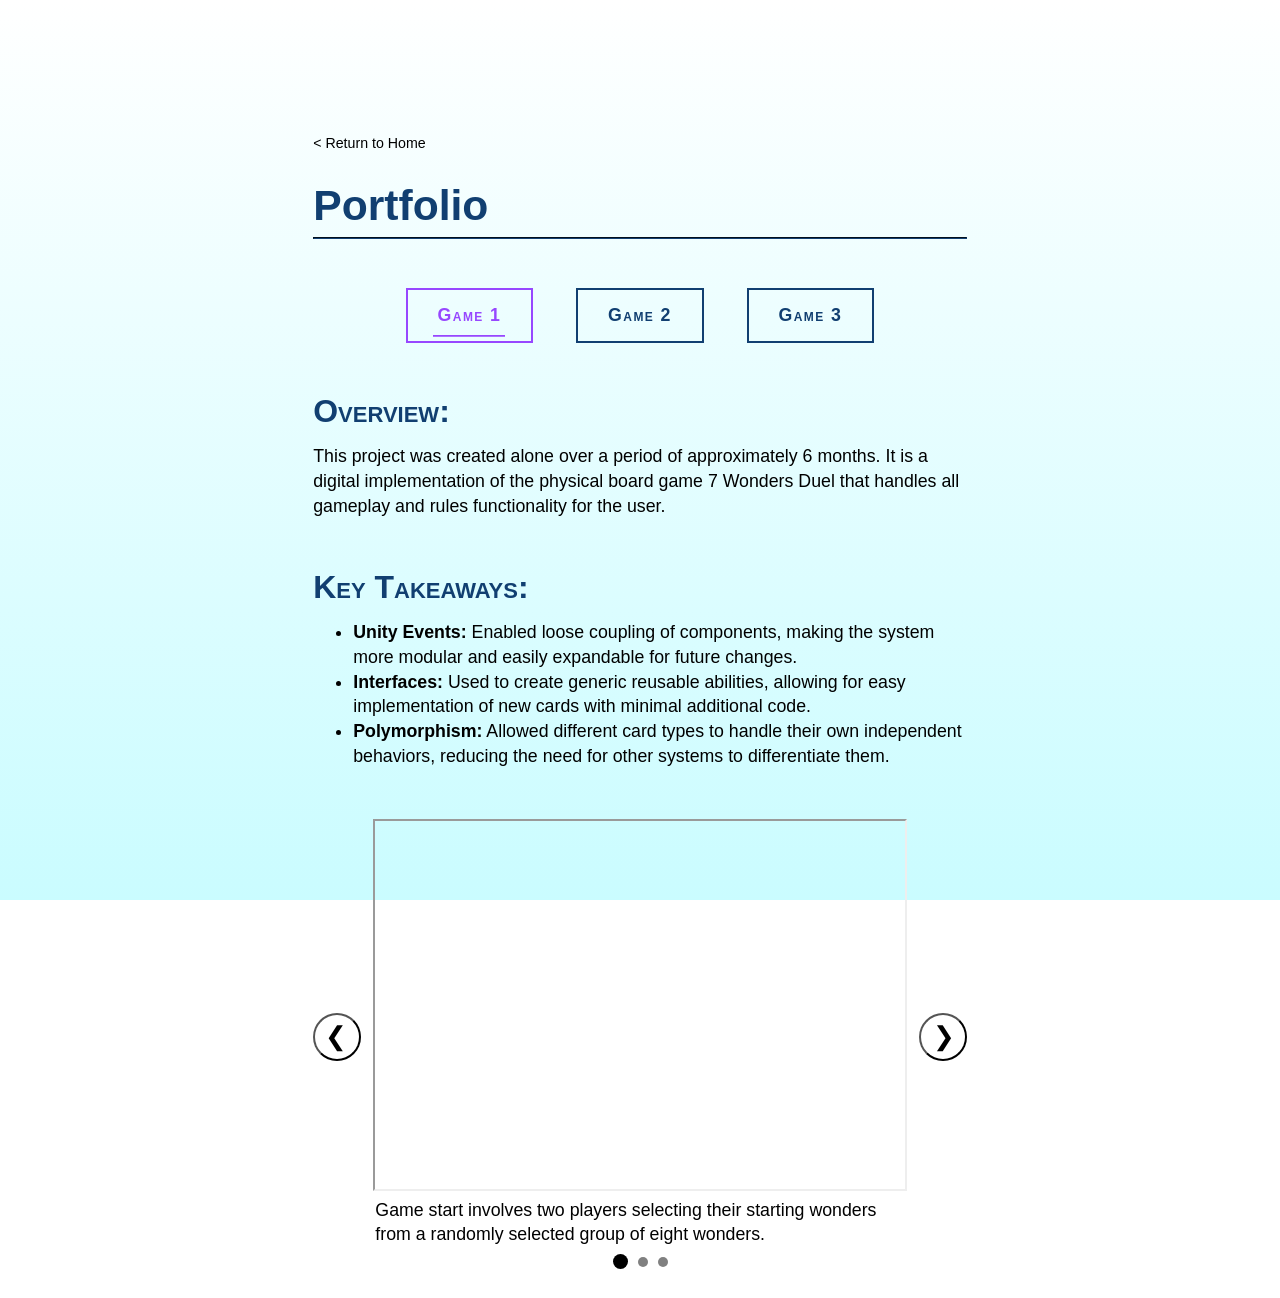
==== Portfolio/index.html @ 88b80361 "chantged background to dvh dvw measurements to fix layout issues on phone. Also making updates to po" ====
<!DOCTYPE html>
<html>
<head>
    <meta charset="UTF-8" name="viewport" content="width=device-width, initial-scale=1"/>
    <title>Portfolio</title>
    <link rel="stylesheet" href="../styles.css">
    <script src="../Javascript/carousel.js" defer></script>
</head>
<body class="portfolio-page">
    <div class="background"></div>
    <div class="container">
        <a class="inter return-home" href="../">&lt; Return to Home</a>
        <h1 class="cantata-one">Portfolio</h1>
        <hr>
        <div class="top-buttons section">
            <button class="alegreya-sans hover-button content-button active" aria-label="Game 1">
                Game 1
            </button>
            <button class="alegreya-sans hover-button content-button" aria-label="Game 2">
                Game 2
            </button>
            <button class="alegreya-sans hover-button content-button" aria-label="Game 3">
                Game 3
            </button>
        </div>
        <div class="content-section">
            <div class="game active"> <!-- 7 wonders -->
                <div>
                    <div class="section">
                        <h2 class="section-header"><strong>Overview:</strong></h2>
                        <p>This project was created alone over a period of approximately 6 months. It is a digital implementation of the physical board game 7 Wonders Duel that handles all gameplay and rules functionality for the user.</p>
                    </div>
                    <div class="section">
                        <h2 class="section-header"><strong>Key Takeaways:</strong></h2>
                        <ul>
                            <li><strong>Unity Events:</strong> Enabled loose coupling of components, making the system more modular and easily expandable for future changes.</li>
                            <li><strong>Interfaces:</strong> Used to create generic reusable abilities, allowing for easy implementation of new cards with minimal additional code.</li>
                            <li><strong>Polymorphism:</strong> Allowed different card types to handle their own independent behaviors, reducing the need for other systems to differentiate them.</li>
                        </ul>
                    </div>
                </div>
                <div class="example-section">
                    <div class="top-half">
                        <button class="left direction-buttons" aria-label="Previous slide">&#10094;</button>
                        <div class="carousel-container">
                            <div class="slide active">
                                <iframe width="420" height="315" title="Gameplay: Start of game" src="https://www.youtube.com/embed/f6-rgwoGal0?autoplay=1&mute=1&playlist=f6-rgwoGal0&loop=1"></iframe>
                                <p>Game start involves two players selecting their starting wonders from a randomly selected group of eight wonders.</p>
                            </div>

                            <div class="slide">
                                <iframe width="420" height="315" title="Gameplay: Interacting with a card" src="https://www.youtube.com/embed/RU3wMfgby-0?autoplay=1&mute=1&playlist=RU3wMfgby-0&loop=1"></iframe>
                                <p>The cards all extend the same base class and use polymorphism so all systems can interact with them without needing to differentiate type.</p>
                            </div>

                            <div class="slide">
                                <iframe width="420" height="315" title="Gameplay: Building a wonder" src="https://www.youtube.com/embed/r1LvSKn9Qxw?autoplay=1&mute=1&playlist=r1LvSKn9Qxw&loop=1"></iframe>
                                <p>Effects were created using a base interface that each effect class inherits. Wonders would then trigger any number of these effects one at a time allowing for rapid creation of new wonders</p>
                            </div>
                        </div>
                        <button class="right direction-buttons" aria-label="Next slide">&#10095;</button>
                    </div>

                    <div class="bottom-half">
                        <div class="dot-container">
                            <div class="dot active">

                            </div>
                            <div class="dot">

                            </div>
                            <div class="dot">

                            </div>
                            </div>
                    </div>
                </div>            
            </div>

            <div class="game">  <!-- song game -->
                <div>
                    <h2 class="section-header"><strong>Overview:</strong></h2>
                    <p>This was the final project of a college game programming course. Working in a group of three students, we developed a 3/4 view action game with multipl enemies, levels, and buffs.</p>
                    
                    <h2 class="section-header"><strong>Key Takeaways:</strong></h2>
                    <ul>
                        <li><strong>Enemy State Machines:</strong> One boss was developed with multiple attacks and animations using a state based system. This method made the enemies functionality easy to extend.</li>
                        <li><strong>Time Management:</strong> This project was assigned day one of class and due the final day. Working in a team of three, when had to quickly learn to manage our time, split work cleanly, and find a work flow that would allow us to finish a full game in just under four months.</li>
                    </ul>
                </div>
                <div class="example-section">
                    <div class="top-half">
                        <button class="left direction-buttons" aria-label="Previous slide">&#10094;</button>
                        <div class="carousel-container">
                            <div class="slide active">
                                <iframe width="420" height="315" title="Gameplay: Boss Fight" src="https://www.youtube.com/embed/CtggDysWfuU?enablejsapi=1&autoplay=1&mute=1&playlist=CtggDysWfuU&loop=1"></iframe>
                                <p>This boss was implamented with four distinct states that controlled the entire fight and allowed for more attacks to be easily added on when time permited.</p>
                            </div>

                            <div class="slide">
                                <iframe width="420" height="315" title="Gameplay: Enemies" src="https://www.youtube.com/embed/VlyQTNCPtIw?enablejsapi=1&autoplay=1&mute=1&playlist=VlyQTNCPtIw&loop=1"></iframe>
                                <p>I developed multiple enemies with different attacks that all inherit from the same base script.</p>
                            </div>

                            <div class="slide">
                                <iframe width="420" height="315" title="Gameplay: Buffs" src="https://www.youtube.com/embed/k_ZAk3pebKI?enablejsapi=1&autoplay=1&mute=1&playlist=k_ZAk3pebKI&loop=1"></iframe>
                                <p>Multiple buffs were developed that each interact with the users in different ways.</p>
                            </div>
                        </div>
                        <button class="right direction-buttons" aria-label="Next slide">&#10095;</button>
                    </div>

                    <div class="bottom-half">
                        <div class="dot-container">
                            <div class="dot active">

                            </div>
                            <div class="dot">

                            </div>
                            <div class="dot">

                            </div>
                            </div>
                    </div>
                </div>            
            </div>
            
            <div class="game">  <!-- other game? -->
                <div>
                    <h2 class="section-header alegreya-sans"><strong>Overview:</strong></h2>
                    <p>This was the final project of a college game programming course. Working in a group of three students, we developed a 3/4 view action game with multipl enemies, levels, and buffs.</p>
                    
                    <h2 class="section-header"><strong>Key Takeaways:</strong></h2>
                    <ul>
                        <li><strong>Enemy State Machines:</strong> One boss was developed with multiple attacks and animations using a state based system. This method made the enemies functionality easy to extend.</li>
                        <li><strong>Time Management:</strong> This project was assigned day one of class and due the final day. Working in a team of three, when had to quickly learn to manage our time, split work cleanly, and find a work flow that would allow us to finish a full game in just under four months.</li>
                    </ul>
                </div>
                <div class="example-section">
                    <div class="top-half">
                        <button class="left direction-buttons" aria-label="Previous slide">&#10094;</button>
                        <div class="carousel-container">
                            <div class="slide active">
                                <iframe width="420" height="315" title="Gameplay: Boss Fight" src="https://www.youtube.com/embed/CtggDysWfuU?autoplay=1&mute=1&playlist=CtggDysWfuU&loop=1"></iframe>
                                <p>This boss was implamented with four distinct states that controlled the entire fight and allowed for more attacks to be easily added on when time permited.</p>
                            </div>

                            <div class="slide">
                                <iframe width="420" height="315" title="Gameplay: Enemies" src="https://www.youtube.com/embed/VlyQTNCPtIw?autoplay=1&mute=1&playlist=VlyQTNCPtIw&loop=1"></iframe>
                                <p></p>
                            </div>

                            <div class="slide">
                                <iframe width="420" height="315" title="Gameplay: Buffs" src="https://www.youtube.com/embed/k_ZAk3pebKI?autoplay=1&mute=1&playlist=k_ZAk3pebKI&loop=1"></iframe>
                                <p>Multiple buffs were developed that each interact with the users in different ways.</p>
                            </div>
                        </div>
                        <button class="right direction-buttons" aria-label="Next slide">&#10095;</button>
                    </div>

                    <div class="bottom-half">
                        <div class="dot-container">
                            <div class="dot active">

                            </div>
                            <div class="dot">

                            </div>
                            <div class="dot">

                            </div>
                            </div>
                    </div>
                </div>            
            </div>
        </div>
    </div>
</body>
</html>
---- styles.css ----
.background
{
    height: 100dvh;
    width: 100dvw;
    position: fixed;
    z-index: -10;

    background: linear-gradient(180deg, rgba(255, 255, 255, 1) 0%, rgba(202, 252, 255, 1) 100%);
}

p
{
    font-size: 1.3rem;
    margin-top: .5rem;
    margin-bottom: .5rem;
    line-height: 1.75rem;
}

li
{
    line-height: 1.75rem;
}

hr
{
    color: black;
    border-color: black;
}

.section
{
    margin: 3.5rem 0;
}

.portfolio-page span, li
{
    font-size: 1.2rem;
    flex-shrink: 0;
}

.bigger-text
{
    font-size: 1.3rem;
}

/*Main Page*/

.my-image
{
    border-radius: 50%;
    max-width: 10.25rem;
    border-width: 2px;
    border-style: solid;
    border-color: rgb(200, 200, 200);
}

.my-image-container
{
    display: flex;
    border-radius: 50%;
    border-width: 2px;
    padding: 3px;
    border-style: solid;
    border-color: rgb(200, 200, 200);
    background-color: white;
    justify-content: center;
    align-items: center;
}

html, body {
    min-height: 100vh;
    margin: 0;
    font-size: clamp(14px, 1.11vw, 20px);
}

.inter, /*body / links*/
.resume-page p,
.resume-page h2,
li,
.portfolio-page p
{
    font-family: "Inter", sans-serif;
}

.alegreya-sans,
.portfolio-page h2 /*buttons*/
{
    font-family: "Alegreya Sans", sans-serif;
}

.cantata-one /*header*/
{
    font-family: "Cantata One", sans-serif;
}

.main-page,
.resume-page,
.portfolio-page
{
    display: flex;
    align-items: center;
    flex-direction: column;
}

.main-page .container
{
    margin-top: 15vh;
    display: flex;
    flex-direction: column;
    align-items: center;
    max-width: 46rem;
    gap: 1rem;
    padding: 0 1rem;
}

.main-page .row
{
    display: flex;
    gap: 5rem;
    justify-content: center;
    align-items: center;
    margin-top: 1.5rem;
}

.main-page h1
{
    font-size: 2.5rem;
    color: rgba(17, 63, 113, 1);
}

.diamond
{
    width: 1rem;
    height: 1rem;
    border-width: 2px;
    border-style: solid;
    color: rgba(17, 63, 113, 1);
    rotate: 45deg;
}

@media only screen and (max-width: 600px) {
    .diamond {
        display: none; /* Hides the element completely */
    }

    .main-page .row
    {
        gap: 2.5rem;
    }
}

.hover-button
{
    border-style: solid;
    border-width: 2px;
    padding: 10px 0;
    font-size: 1.25rem;
    color: rgba(17, 63, 113, 1);
    text-decoration: none;
    font-variant: small-caps;
    font-weight: bold;
    letter-spacing: .1rem;
    width: 6.8rem;
    text-align: center;

    background-image: linear-gradient(currentColor, currentColor);
    background-size: 0rem .125rem;
    background-position: 50% 90%;
    background-repeat: no-repeat;
}

button.hover-button
{
    padding: 15px 0;
    border-color: rgba(17, 63, 113, 1);
    width: 9rem;
    background-color: transparent;
}

button.hover-button.active
{
    border-color: rgba(151, 71, 255, 1);
    color: rgba(151, 71, 255, 1);
    background-size: 5.1rem .125rem;
}

.hover-button:visited
{
    color: rgba(4, 0, 77, 1);
}

.hover-button:hover
{
    border-color: rgba(151, 71, 255, 1);
    color: rgba(151, 71, 255, 1);
    transition: all 0.5s ease;
    background-size: 5.4rem .125rem;
}

button.hover-button:hover
{
    background-size: 5.1rem .125rem;
}

.hover-button.resume:hover
{
    background-size: 4rem .125rem;
}

.main-page .contact-info
{
    margin: auto 0 2rem 0;
    padding: 0 1rem;
    font-size: .82rem;
}

.main-page .container p
{
    text-align: center;
    font-size: 1rem;
}

.tiny-spacing
{
    margin: 0 .5rem;
}

/*RESUME PAGE USS*/
.return-home
{
    color: black;
    text-decoration: none;
    transition: color 0.5s ease;
}

.return-home:visited
{
    color: black;
}

.return-home:hover
{
    color: rgba(151, 71, 255, 1);
}

.return-to-top
{
    width: 12rem;
    display: block;
    margin: 0 auto 2rem auto;
}

.return-to-top:hover
{
    background-size: 10.5rem .125rem;
}

.resume-page h1,
.portfolio-page h1
{
    font-size: 3rem;
    color: rgba(17, 63, 113, 1);
    margin-bottom: 0;
}

.section-header
{
    font-size: 2.25rem;
    color: rgba(17, 63, 113, 1);
    font-variant: small-caps;
    margin: 1rem 0;
}

.resume-container .minor-section-header{
    margin: .5rem 0;
}

hr 
{
    color: rgba(17, 63, 113, 1);
    border-color: rgba(17, 63, 113, 1);
}

.resume-container
{
    margin: 15vh .625rem 0 .625rem;
    max-width: 46rem;
}

.resume-page p,
.portfolio-page p
{
    font-size: 1.25rem;
}

.resume-page li,
.portfolio-page li
{
    font-size: 1.25rem;
}

.contact-info
{
    font-size: 1.4rem;
}

.left-span
{
    margin-right: 1.5rem;
}

ul
{
    margin-top: .5rem;
    margin-bottom: 1.5rem;
}

/*PORTFOLIO PAGE USS*/
.portfolio-page .container
{
    margin: 15vh .625rem 0 .625rem;
    max-width: 46rem;
}

.slide {
    display: none;
    align-items: center;
}

.slide.active {
    display: flex;
    flex-direction: column;
}

.slide iframe {
    width: 100%;
    height:auto;
    aspect-ratio: 12.95 / 9;
}

.dot-container
{
    display: flex;
    flex-direction: row;
    gap: 10px;
    justify-content: center;
    align-items: center;
}

.dot
{
    background-color: gray;
    height: 10px;
    width: 10px;
    border-radius: 50%;
}

.dot.active
{
    background-color: black;
    height: 15px;
    width: 15px;
}

.top-half
{
    display: flex;
    align-items: center;
    justify-content: center;
    gap: 1rem;
}

.carousel-container
{
    display: flex;
    flex: 1;
    flex-direction: column;
    align-items: center;
    max-width: 600px;
    min-width: 200px;
}

.right,
.left
{
    flex-shrink: 0;
    font-size: 1.8rem;
    height: 3.372rem;
    width: 3.372rem;
    cursor: pointer;
    background-color: transparent;
    border-radius: 50%;

    padding-bottom: .2rem;
}

.left
{
    padding-right: 8.4px;
}

.right
{
    padding-left: 8.4px;
}

.game
{
    display: none;
}

.game.active
{
    display: block;
}

.top-buttons
{
    display: flex;
    justify-content: center;
    flex-direction: row;
    gap: 3rem;
}

.content-section
{
    margin-bottom: 2rem;
}
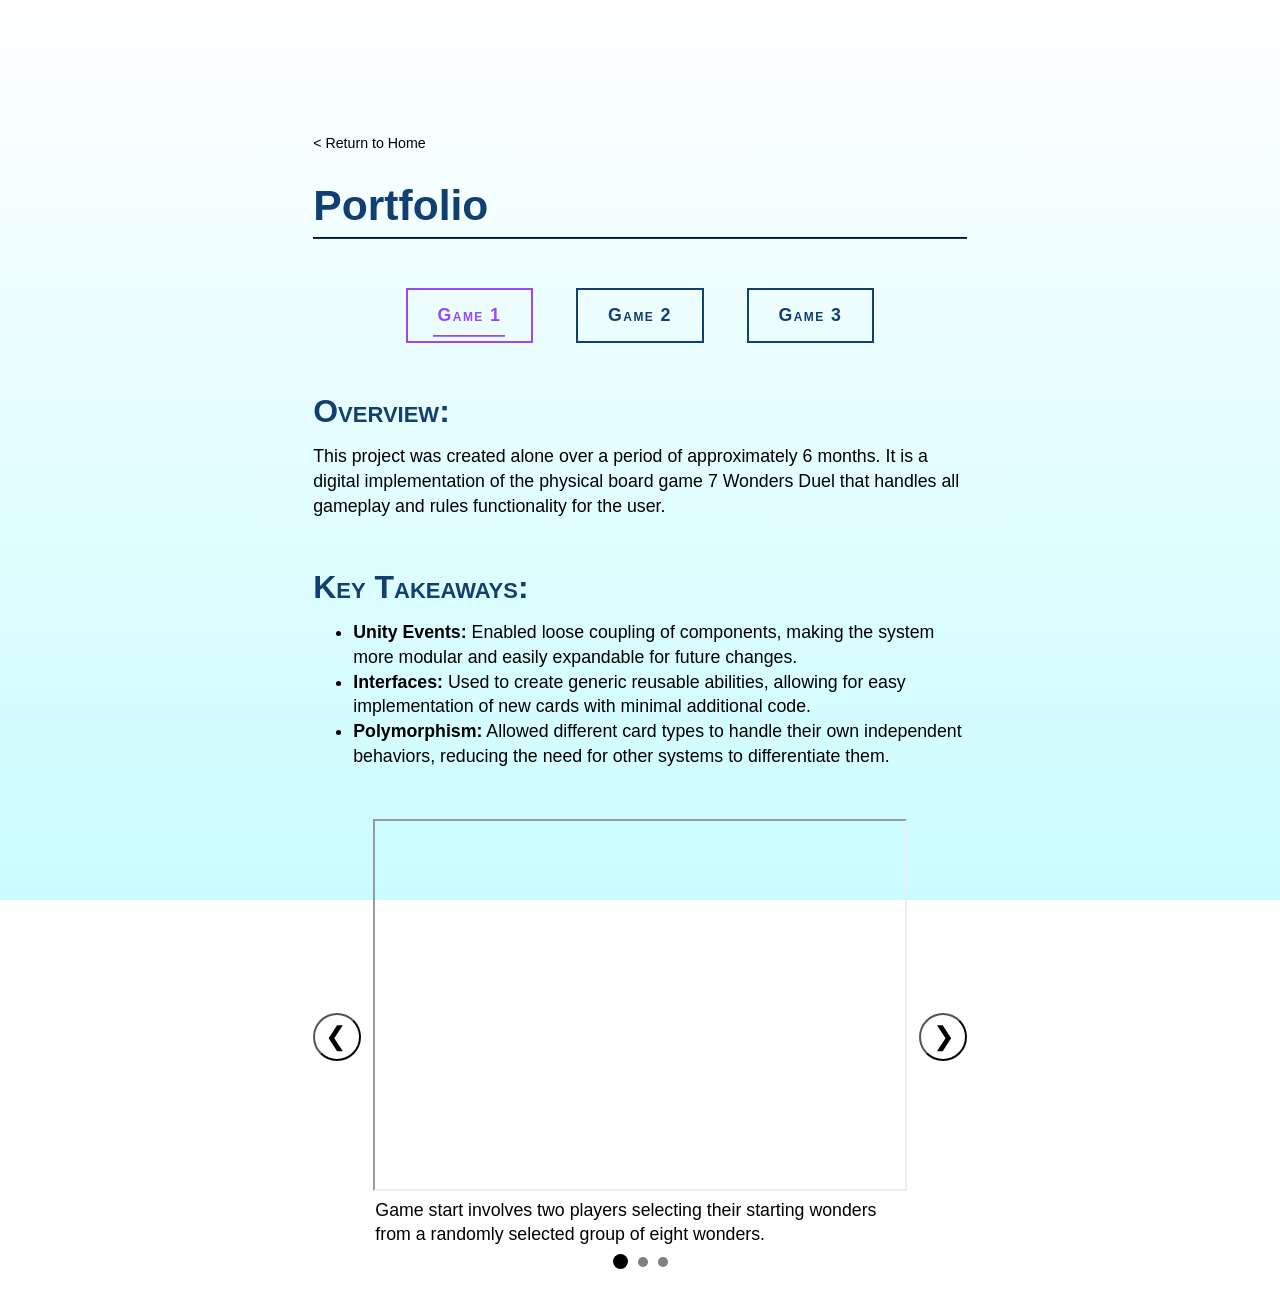
==== commit 56aabd57: "trying to replace background div with a fixed background image to see if it fixes phone issues" ====
--- a/Portfolio/index.html
+++ b/Portfolio/index.html
@@ -7,7 +7,6 @@
     <script src="../Javascript/carousel.js" defer></script>
 </head>
 <body class="portfolio-page">
-    <div class="background"></div>
     <div class="container">
         <a class="inter return-home" href="../">&lt; Return to Home</a>
         <h1 class="cantata-one">Portfolio</h1>
--- a/styles.css
+++ b/styles.css
@@ -1,11 +1,12 @@
-.background
-{
-    height: 100dvh;
-    width: 100dvw;
-    position: fixed;
-    z-index: -10;
-
-    background: linear-gradient(180deg, rgba(255, 255, 255, 1) 0%, rgba(202, 252, 255, 1) 100%);
+
+
+body
+{
+    background-image: linear-gradient(to bottom, rgba(255, 255, 255, 1) 0%, rgba(202, 252, 255, 1) 100%);
+    background-size: cover;
+    background-attachment: fixed;
+    background-position: center;
+    background-repeat: no-repeat;
 }
 
 p
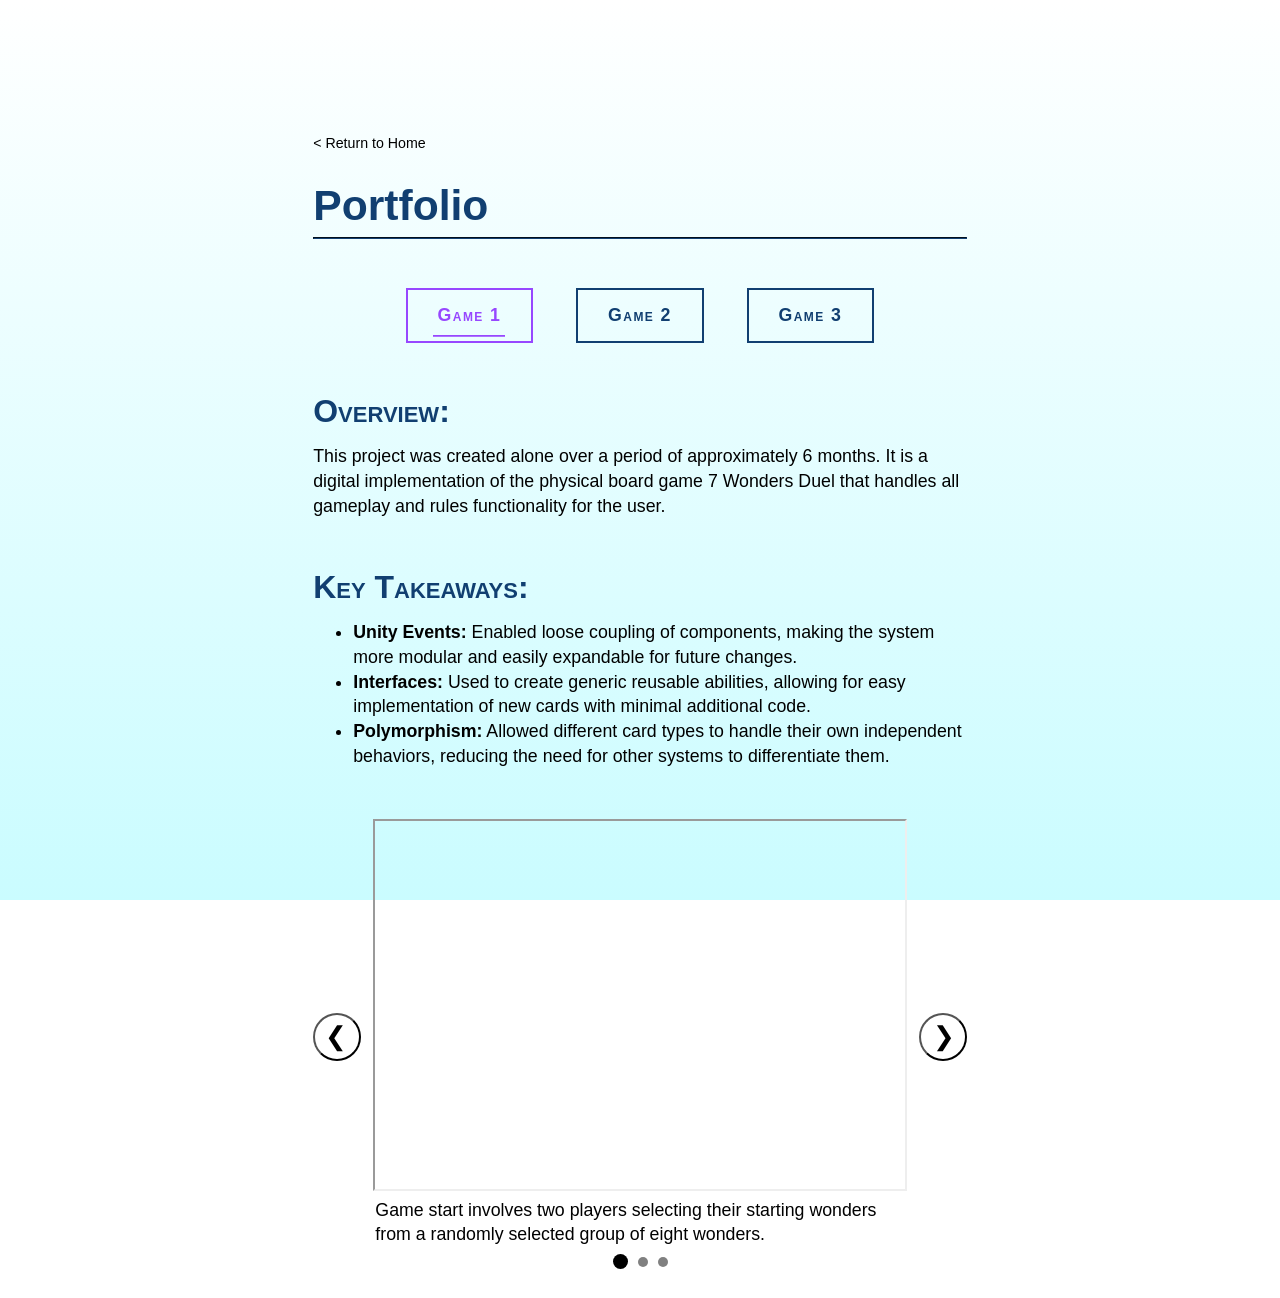
==== commit 771200bd: "Revert "trying to replace background div with a fixed background image to see if it fixes phone issu" ====
--- a/Portfolio/index.html
+++ b/Portfolio/index.html
@@ -7,6 +7,7 @@
     <script src="../Javascript/carousel.js" defer></script>
 </head>
 <body class="portfolio-page">
+    <div class="background"></div>
     <div class="container">
         <a class="inter return-home" href="../">&lt; Return to Home</a>
         <h1 class="cantata-one">Portfolio</h1>
--- a/styles.css
+++ b/styles.css
@@ -1,12 +1,11 @@
-
-
-body
-{
-    background-image: linear-gradient(to bottom, rgba(255, 255, 255, 1) 0%, rgba(202, 252, 255, 1) 100%);
-    background-size: cover;
-    background-attachment: fixed;
-    background-position: center;
-    background-repeat: no-repeat;
+.background
+{
+    height: 100dvh;
+    width: 100dvw;
+    position: fixed;
+    z-index: -10;
+
+    background: linear-gradient(180deg, rgba(255, 255, 255, 1) 0%, rgba(202, 252, 255, 1) 100%);
 }
 
 p
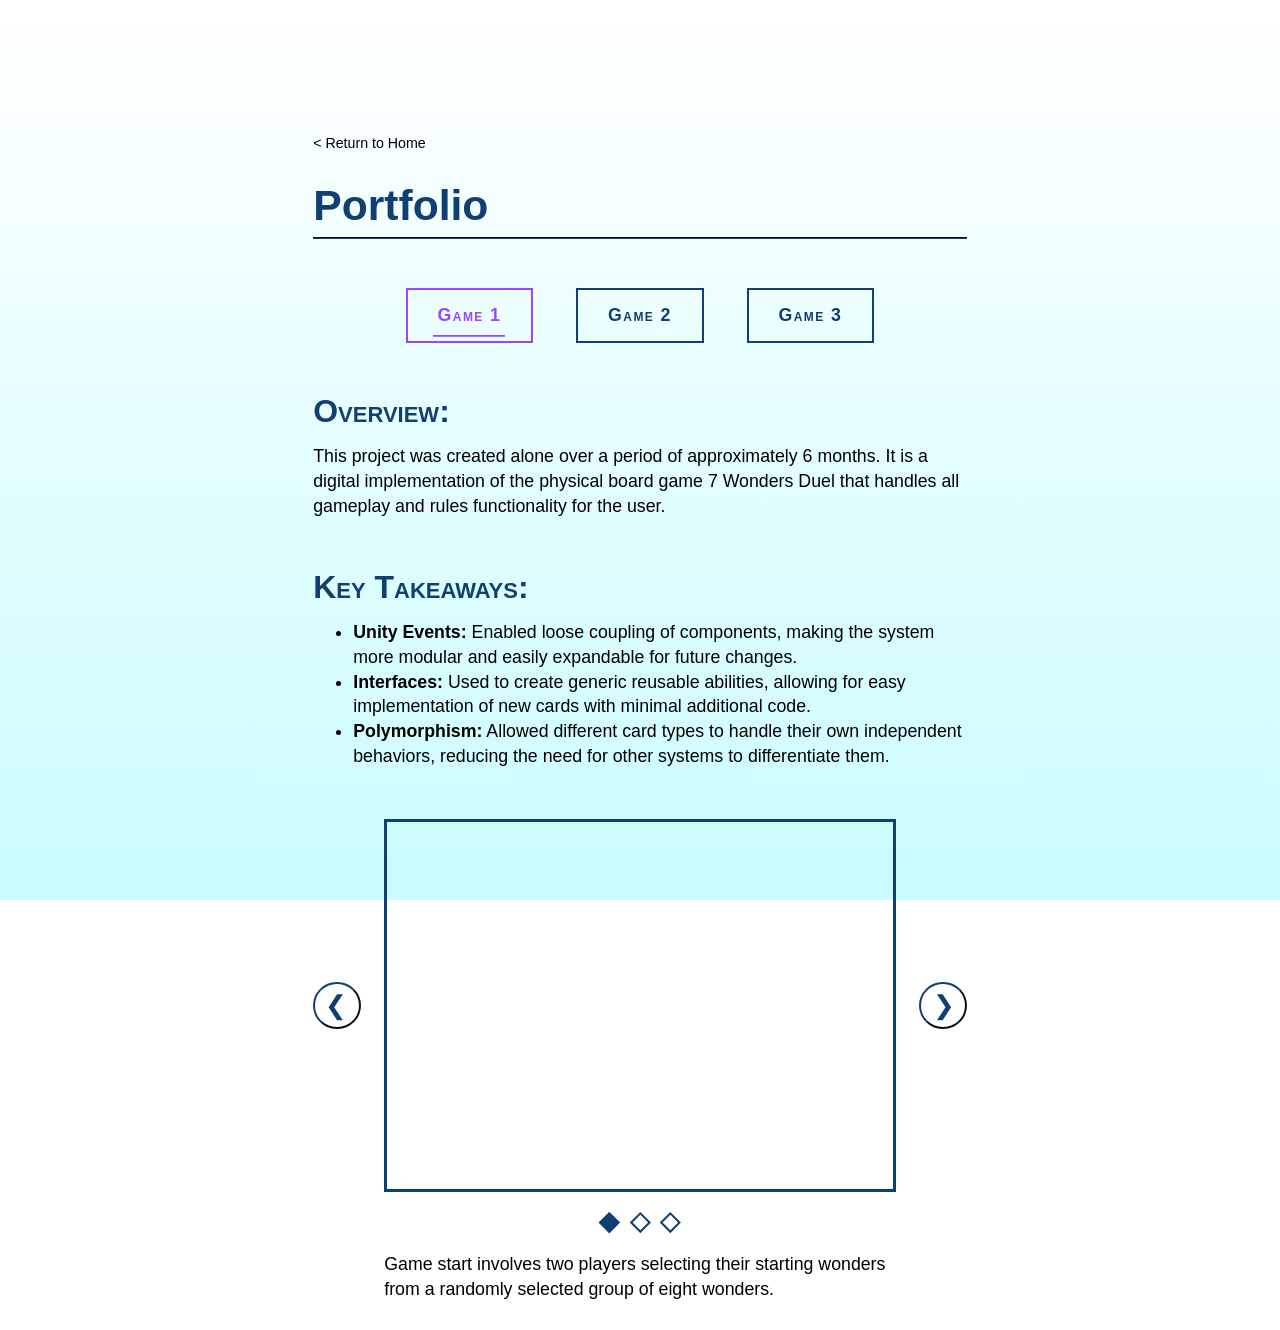
==== commit 9f9a3dfd: "Updated layout to match new figma and made most videos be paused by default and pause when you leave" ====
--- a/Portfolio/index.html
+++ b/Portfolio/index.html
@@ -25,7 +25,7 @@
         </div>
         <div class="content-section">
             <div class="game active"> <!-- 7 wonders -->
-                <div>
+                <div><!-- static half -->
                     <div class="section">
                         <h2 class="section-header"><strong>Overview:</strong></h2>
                         <p>This project was created alone over a period of approximately 6 months. It is a digital implementation of the physical board game 7 Wonders Duel that handles all gameplay and rules functionality for the user.</p>
@@ -39,138 +39,94 @@
                         </ul>
                     </div>
                 </div>
-                <div class="example-section">
-                    <div class="top-half">
+                <div class="example-section"> <!-- slides half -->
+                    <div class="media-container"> <!-- arrows and media -->
                         <button class="left direction-buttons" aria-label="Previous slide">&#10094;</button>
-                        <div class="carousel-container">
-                            <div class="slide active">
-                                <iframe width="420" height="315" title="Gameplay: Start of game" src="https://www.youtube.com/embed/f6-rgwoGal0?autoplay=1&mute=1&playlist=f6-rgwoGal0&loop=1"></iframe>
-                                <p>Game start involves two players selecting their starting wonders from a randomly selected group of eight wonders.</p>
-                            </div>
-
-                            <div class="slide">
-                                <iframe width="420" height="315" title="Gameplay: Interacting with a card" src="https://www.youtube.com/embed/RU3wMfgby-0?autoplay=1&mute=1&playlist=RU3wMfgby-0&loop=1"></iframe>
-                                <p>The cards all extend the same base class and use polymorphism so all systems can interact with them without needing to differentiate type.</p>
-                            </div>
-
-                            <div class="slide">
-                                <iframe width="420" height="315" title="Gameplay: Building a wonder" src="https://www.youtube.com/embed/r1LvSKn9Qxw?autoplay=1&mute=1&playlist=r1LvSKn9Qxw&loop=1"></iframe>
-                                <p>Effects were created using a base interface that each effect class inherits. Wonders would then trigger any number of these effects one at a time allowing for rapid creation of new wonders</p>
-                            </div>
-                        </div>
+                        <iframe width="420" height="315" class="active example-media" title="Gameplay: Start of game" src="https://www.youtube.com/embed/f6-rgwoGal0?autoplay=1&mute=1&playlist=f6-rgwoGal0&loop=1&enablejsapi=1"></iframe>
+                        <iframe width="420" height="315" class="example-media" title="Gameplay: Interacting with a card" src="https://www.youtube.com/embed/RU3wMfgby-0?mute=1&playlist=RU3wMfgby-0&loop=1&enablejsapi=1"></iframe>
+                        <iframe width="420" height="315" class="example-media" title="Gameplay: Building a wonder" src="https://www.youtube.com/embed/r1LvSKn9Qxw?mute=1&playlist=r1LvSKn9Qxw&loop=1&enablejsapi=1"></iframe>
                         <button class="right direction-buttons" aria-label="Next slide">&#10095;</button>
                     </div>
-
-                    <div class="bottom-half">
-                        <div class="dot-container">
-                            <div class="dot active">
-
-                            </div>
-                            <div class="dot">
-
-                            </div>
-                            <div class="dot">
-
-                            </div>
-                            </div>
+                    <div class="dot-container padding-for-arrows"> <!-- dots -->
+                        <div class="diamond active"></div>
+                        <div class="diamond"></div>
+                        <div class="diamond"></div>
+                    </div>
+                    <div class="padding-for-arrows"> <!-- text -->
+                        <p class="active description">Game start involves two players selecting their starting wonders from a randomly selected group of eight wonders.</p>
+                        <p class="description">The cards all extend the same base class and use polymorphism so all systems can interact with them without needing to differentiate type.</p>
+                        <p class="description">Effects were created using a base interface that each effect class inherits. Wonders would then trigger any number of these effects one at a time allowing for rapid creation of new wonders</p>      
                     </div>
                 </div>            
             </div>
 
+
             <div class="game">  <!-- song game -->
-                <div>
-                    <h2 class="section-header"><strong>Overview:</strong></h2>
-                    <p>This was the final project of a college game programming course. Working in a group of three students, we developed a 3/4 view action game with multipl enemies, levels, and buffs.</p>
-                    
-                    <h2 class="section-header"><strong>Key Takeaways:</strong></h2>
-                    <ul>
-                        <li><strong>Enemy State Machines:</strong> One boss was developed with multiple attacks and animations using a state based system. This method made the enemies functionality easy to extend.</li>
-                        <li><strong>Time Management:</strong> This project was assigned day one of class and due the final day. Working in a team of three, when had to quickly learn to manage our time, split work cleanly, and find a work flow that would allow us to finish a full game in just under four months.</li>
-                    </ul>
+                <div><!-- static half -->
+                    <div class="section">
+                        <h2 class="section-header"><strong>Overview:</strong></h2>
+                        <p>This was the final project of a college game programming course. Working in a group of three students, we developed a 3/4 view action game with multipl enemies, levels, and buffs.</p>
+                    </div>
+                    <div class="section">
+                        <h2 class="section-header"><strong>Key Takeaways:</strong></h2>
+                        <ul>
+                            <li><strong>Enemy State Machines:</strong> One boss was developed with multiple attacks and animations using a state based system. This method made the enemies functionality easy to extend.</li>
+                            <li><strong>Time Management:</strong> This project was assigned day one of class and due the final day. Working in a team of three, when had to quickly learn to manage our time, split work cleanly, and find a work flow that would allow us to finish a full game in just under four months.</li>
+                        </ul>
+                    </div>
                 </div>
-                <div class="example-section">
-                    <div class="top-half">
+                <div class="example-section"> <!-- slides half -->
+                    <div class="media-container"> <!-- arrows and media -->
                         <button class="left direction-buttons" aria-label="Previous slide">&#10094;</button>
-                        <div class="carousel-container">
-                            <div class="slide active">
-                                <iframe width="420" height="315" title="Gameplay: Boss Fight" src="https://www.youtube.com/embed/CtggDysWfuU?enablejsapi=1&autoplay=1&mute=1&playlist=CtggDysWfuU&loop=1"></iframe>
-                                <p>This boss was implamented with four distinct states that controlled the entire fight and allowed for more attacks to be easily added on when time permited.</p>
-                            </div>
-
-                            <div class="slide">
-                                <iframe width="420" height="315" title="Gameplay: Enemies" src="https://www.youtube.com/embed/VlyQTNCPtIw?enablejsapi=1&autoplay=1&mute=1&playlist=VlyQTNCPtIw&loop=1"></iframe>
-                                <p>I developed multiple enemies with different attacks that all inherit from the same base script.</p>
-                            </div>
-
-                            <div class="slide">
-                                <iframe width="420" height="315" title="Gameplay: Buffs" src="https://www.youtube.com/embed/k_ZAk3pebKI?enablejsapi=1&autoplay=1&mute=1&playlist=k_ZAk3pebKI&loop=1"></iframe>
-                                <p>Multiple buffs were developed that each interact with the users in different ways.</p>
-                            </div>
-                        </div>
+                        <iframe width="420" height="315" class="active example-media" title="Gameplay: Start of game" src="https://www.youtube.com/embed/CtggDysWfuU?enablejsapi=1&autoplay=1&mute=1&playlist=CtggDysWfuU&loop=1&enablejsapi=1"></iframe>
+                        <iframe width="420" height="315" class="example-media" title="Gameplay: Interacting with a card" src="https://www.youtube.com/embed/VlyQTNCPtIw?enablejsapi=1&mute=1&playlist=VlyQTNCPtIw&loop=1&enablejsapi=1"></iframe>
+                        <iframe width="420" height="315" class="example-media" title="Gameplay: Building a wonder" src="https://www.youtube.com/embed/k_ZAk3pebKI?enablejsapi=1&mute=1&playlist=k_ZAk3pebKI&loop=1&enablejsapi=1"></iframe>
                         <button class="right direction-buttons" aria-label="Next slide">&#10095;</button>
                     </div>
-
-                    <div class="bottom-half">
-                        <div class="dot-container">
-                            <div class="dot active">
-
-                            </div>
-                            <div class="dot">
-
-                            </div>
-                            <div class="dot">
-
-                            </div>
-                            </div>
+                    <div class="dot-container padding-for-arrows"> <!-- dots -->
+                        <div class="diamond active"></div>
+                        <div class="diamond"></div>
+                        <div class="diamond"></div>
+                    </div>
+                    <div class="padding-for-arrows"> <!-- text -->
+                        <p class="active description">This boss was implamented with four distinct states that controlled the entire fight and allowed for more attacks to be easily added on when time permited.</p>
+                        <p class="description">I developed multiple enemies with different attacks that all inherit from the same base script.</p>
+                        <p class="description">Multiple buffs were developed that each interact with the users in different ways.</p>      
                     </div>
                 </div>            
             </div>
             
-            <div class="game">  <!-- other game? -->
-                <div>
-                    <h2 class="section-header alegreya-sans"><strong>Overview:</strong></h2>
-                    <p>This was the final project of a college game programming course. Working in a group of three students, we developed a 3/4 view action game with multipl enemies, levels, and buffs.</p>
-                    
-                    <h2 class="section-header"><strong>Key Takeaways:</strong></h2>
-                    <ul>
-                        <li><strong>Enemy State Machines:</strong> One boss was developed with multiple attacks and animations using a state based system. This method made the enemies functionality easy to extend.</li>
-                        <li><strong>Time Management:</strong> This project was assigned day one of class and due the final day. Working in a team of three, when had to quickly learn to manage our time, split work cleanly, and find a work flow that would allow us to finish a full game in just under four months.</li>
-                    </ul>
+            <div class="game">  <!-- song game -->
+                <div><!-- static half -->
+                    <div class="section">
+                        <h2 class="section-header"><strong>Overview:</strong></h2>
+                        <p>This was the final project of a college game programming course. Working in a group of three students, we developed a 3/4 view action game with multipl enemies, levels, and buffs.</p>
+                    </div>
+                    <div class="section">
+                        <h2 class="section-header"><strong>Key Takeaways:</strong></h2>
+                        <ul>
+                            <li><strong>Enemy State Machines:</strong> One boss was developed with multiple attacks and animations using a state based system. This method made the enemies functionality easy to extend.</li>
+                            <li><strong>Time Management:</strong> This project was assigned day one of class and due the final day. Working in a team of three, when had to quickly learn to manage our time, split work cleanly, and find a work flow that would allow us to finish a full game in just under four months.</li>
+                        </ul>
+                    </div>
                 </div>
-                <div class="example-section">
-                    <div class="top-half">
+                <div class="example-section"> <!-- slides half -->
+                    <div class="media-container"> <!-- arrows and media -->
                         <button class="left direction-buttons" aria-label="Previous slide">&#10094;</button>
-                        <div class="carousel-container">
-                            <div class="slide active">
-                                <iframe width="420" height="315" title="Gameplay: Boss Fight" src="https://www.youtube.com/embed/CtggDysWfuU?autoplay=1&mute=1&playlist=CtggDysWfuU&loop=1"></iframe>
-                                <p>This boss was implamented with four distinct states that controlled the entire fight and allowed for more attacks to be easily added on when time permited.</p>
-                            </div>
-
-                            <div class="slide">
-                                <iframe width="420" height="315" title="Gameplay: Enemies" src="https://www.youtube.com/embed/VlyQTNCPtIw?autoplay=1&mute=1&playlist=VlyQTNCPtIw&loop=1"></iframe>
-                                <p></p>
-                            </div>
-
-                            <div class="slide">
-                                <iframe width="420" height="315" title="Gameplay: Buffs" src="https://www.youtube.com/embed/k_ZAk3pebKI?autoplay=1&mute=1&playlist=k_ZAk3pebKI&loop=1"></iframe>
-                                <p>Multiple buffs were developed that each interact with the users in different ways.</p>
-                            </div>
-                        </div>
+                        <iframe width="420" height="315" class="active example-media" title="Gameplay: Start of game" src="https://www.youtube.com/embed/CtggDysWfuU?enablejsapi=1&autoplay=1&mute=1&playlist=CtggDysWfuU&loop=1&enablejsapi=1"></iframe>
+                        <iframe width="420" height="315" class="example-media" title="Gameplay: Interacting with a card" src="https://www.youtube.com/embed/VlyQTNCPtIw?enablejsapi=1&mute=1&playlist=VlyQTNCPtIw&loop=1&enablejsapi=1"></iframe>
+                        <iframe width="420" height="315" class="example-media" title="Gameplay: Building a wonder" src="https://www.youtube.com/embed/k_ZAk3pebKI?enablejsapi=1&mute=1&playlist=k_ZAk3pebKI&loop=1&enablejsapi=1"></iframe>
                         <button class="right direction-buttons" aria-label="Next slide">&#10095;</button>
                     </div>
-
-                    <div class="bottom-half">
-                        <div class="dot-container">
-                            <div class="dot active">
-
-                            </div>
-                            <div class="dot">
-
-                            </div>
-                            <div class="dot">
-
-                            </div>
-                            </div>
+                    <div class="dot-container padding-for-arrows"> <!-- dots -->
+                        <div class="diamond active"></div>
+                        <div class="diamond"></div>
+                        <div class="diamond"></div>
+                    </div>
+                    <div class="padding-for-arrows"> <!-- text -->
+                        <p class="active description">This boss was implamented with four distinct states that controlled the entire fight and allowed for more attacks to be easily added on when time permited.</p>
+                        <p class="description">I developed multiple enemies with different attacks that all inherit from the same base script.</p>
+                        <p class="description">Multiple buffs were developed that each interact with the users in different ways.</p>      
                     </div>
                 </div>            
             </div>
--- a/styles.css
+++ b/styles.css
@@ -3,9 +3,9 @@
     height: 100dvh;
     width: 100dvw;
     position: fixed;
-    z-index: -10;
-
-    background: linear-gradient(180deg, rgba(255, 255, 255, 1) 0%, rgba(202, 252, 255, 1) 100%);
+    z-index: -1;
+
+    background: linear-gradient(to bottom, rgba(255, 255, 255, 1) 0%, rgba(202, 252, 255, 1) 100%);
 }
 
 p
@@ -347,19 +347,16 @@
     align-items: center;
 }
 
-.dot
-{
-    background-color: gray;
-    height: 10px;
-    width: 10px;
-    border-radius: 50%;
-}
-
-.dot.active
-{
-    background-color: black;
-    height: 15px;
-    width: 15px;
+.portfolio-page .diamond
+{
+    width: .75rem;
+    height: .75rem;
+    margin: 0 .2rem;
+}
+
+.diamond.active
+{
+    background-color: rgba(17, 63, 113, 1);
 }
 
 .top-half
@@ -378,6 +375,49 @@
     align-items: center;
     max-width: 600px;
     min-width: 200px;
+}
+
+.media-container
+{
+    display: flex;
+    position: relative;
+    justify-content: center;
+    align-items: center;
+    aspect-ratio: 16 / 9;
+    width: 100%;
+}
+
+.example-section > div
+{
+    margin: 1.6rem 0;
+}
+
+.example-media
+{
+    border-color: rgba(17, 63, 113, 1);
+    border-width: 3px;
+    border-style: solid;
+    margin: 0 5rem;
+
+    width: 100%;
+    height: 100%;
+}
+
+.example-media,
+.description
+{
+    display: none;
+}
+
+.example-media.active,
+.description.active
+{
+    display: flex;
+}
+
+.padding-for-arrows
+{
+    padding: 0 5rem;
 }
 
 .right,
@@ -390,18 +430,30 @@
     cursor: pointer;
     background-color: transparent;
     border-radius: 50%;
-
     padding-bottom: .2rem;
+    position: absolute;
+    border-color: rgba(17, 63, 113, 1);
+    color: rgba(17, 63, 113, 1);
 }
 
 .left
 {
     padding-right: 8.4px;
+    left: 0;
 }
 
 .right
 {
     padding-left: 8.4px;
+    right: 0;
+}
+
+.right:hover,
+.left:hover
+{
+    border-color: rgba(151, 71, 255, 1);
+    color: rgba(151, 71, 255, 1);
+    transition: all 0.5s ease;
 }
 
 .game
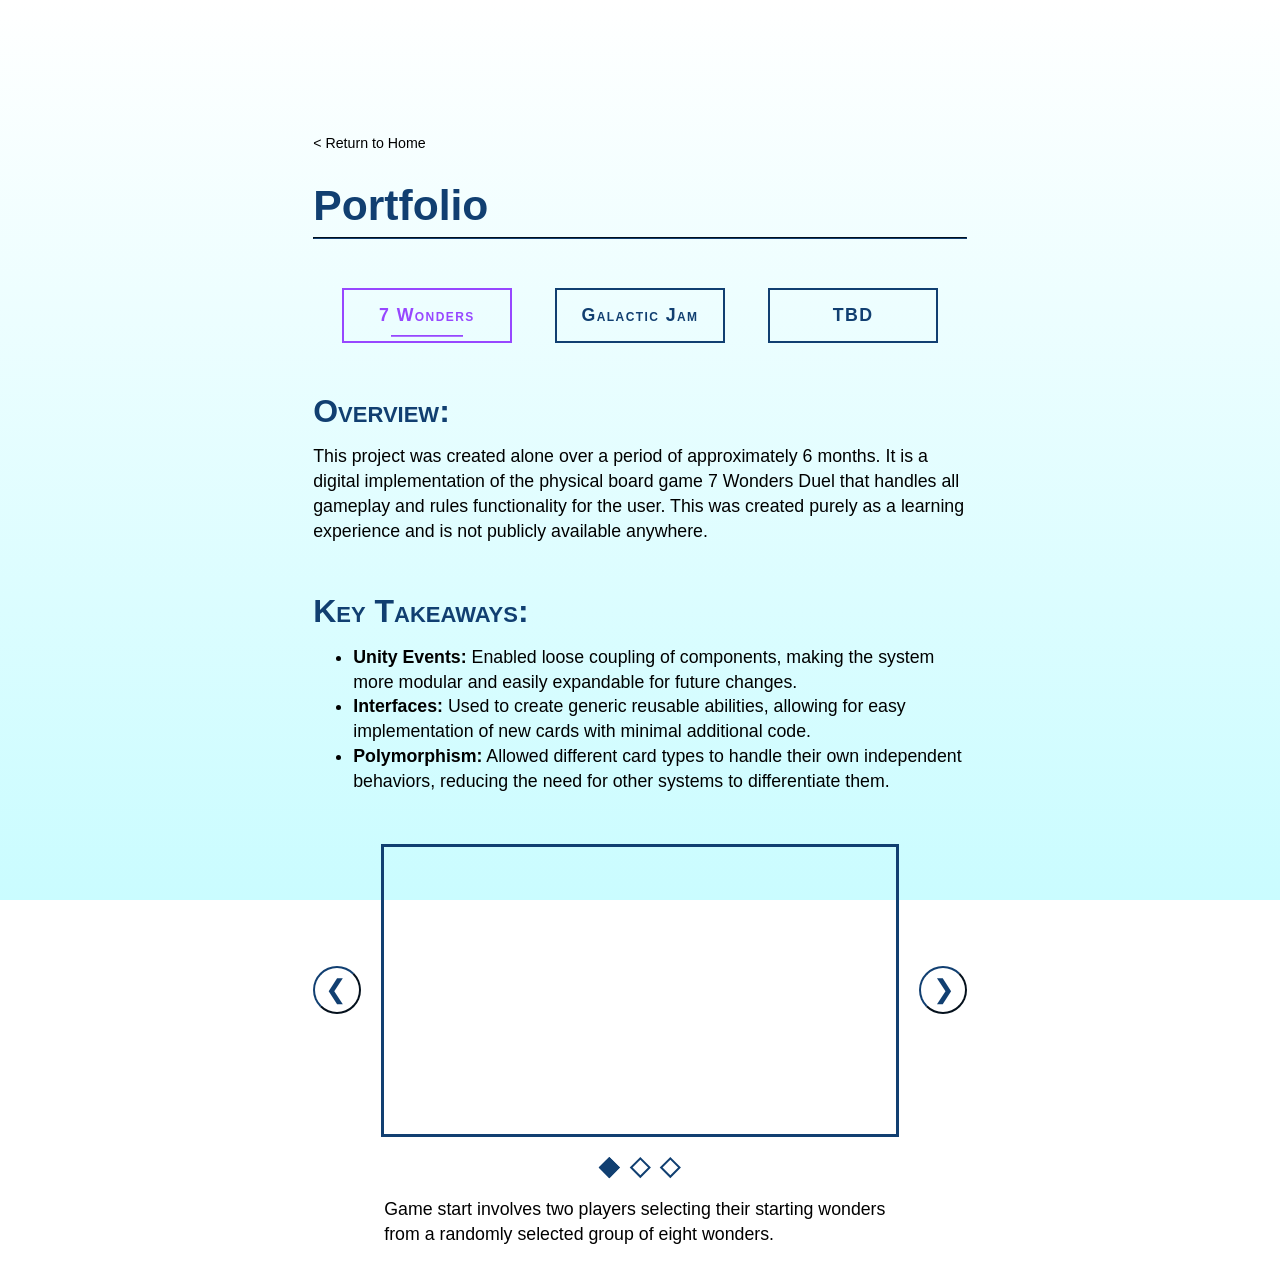
==== commit 61524413: "replace youtube links with video tags" ====
--- a/Portfolio/index.html
+++ b/Portfolio/index.html
@@ -14,13 +14,13 @@
         <hr>
         <div class="top-buttons section">
             <button class="alegreya-sans hover-button content-button active" aria-label="Game 1">
-                Game 1
+                7 Wonders
             </button>
             <button class="alegreya-sans hover-button content-button" aria-label="Game 2">
-                Game 2
+                Galactic Jam
             </button>
             <button class="alegreya-sans hover-button content-button" aria-label="Game 3">
-                Game 3
+                TBD
             </button>
         </div>
         <div class="content-section">
@@ -28,7 +28,7 @@
                 <div><!-- static half -->
                     <div class="section">
                         <h2 class="section-header"><strong>Overview:</strong></h2>
-                        <p>This project was created alone over a period of approximately 6 months. It is a digital implementation of the physical board game 7 Wonders Duel that handles all gameplay and rules functionality for the user.</p>
+                        <p>This project was created alone over a period of approximately 6 months. It is a digital implementation of the physical board game 7 Wonders Duel that handles all gameplay and rules functionality for the user. This was created purely as a learning experience and is not publicly available anywhere.</p>
                     </div>
                     <div class="section">
                         <h2 class="section-header"><strong>Key Takeaways:</strong></h2>
@@ -42,9 +42,12 @@
                 <div class="example-section"> <!-- slides half -->
                     <div class="media-container"> <!-- arrows and media -->
                         <button class="left direction-buttons" aria-label="Previous slide">&#10094;</button>
-                        <iframe width="420" height="315" class="active example-media" title="Gameplay: Start of game" src="https://www.youtube.com/embed/f6-rgwoGal0?autoplay=1&mute=1&playlist=f6-rgwoGal0&loop=1&enablejsapi=1"></iframe>
-                        <iframe width="420" height="315" class="example-media" title="Gameplay: Interacting with a card" src="https://www.youtube.com/embed/RU3wMfgby-0?mute=1&playlist=RU3wMfgby-0&loop=1&enablejsapi=1"></iframe>
-                        <iframe width="420" height="315" class="example-media" title="Gameplay: Building a wonder" src="https://www.youtube.com/embed/r1LvSKn9Qxw?mute=1&playlist=r1LvSKn9Qxw&loop=1&enablejsapi=1"></iframe>
+                        <video class="example-media active" autoplay loop muted playsinline><source  src="../Videos/Board Game/Game Start.mp4" type="video/mp4">Not Suported</video>
+                        <video class="example-media" autoplay loop muted playsinline><source  src="../Videos/Board Game/Sell Card And Flip.mp4" type="video/mp4">Not Suported</video>
+                        <video class="example-media" autoplay loop muted playsinline><source  src="../Videos/Board Game/Build Wonder.mp4" type="video/mp4">Not Suported</video>
+                        <!-- <iframe width="420" height="315" class="active example-media" title="Gameplay: Start of game" src="https://www.youtube.com/embed/f6-rgwoGal0?autoplay=1&mute=1&playlist=f6-rgwoGal0&loop=1&enablejsapi=1"></iframe> -->
+                        <!-- <iframe width="420" height="315" class="example-media" title="Gameplay: Interacting with a card" src="https://www.youtube.com/embed/RU3wMfgby-0?mute=1&playlist=RU3wMfgby-0&loop=1&enablejsapi=1"></iframe> -->
+                        <!-- <iframe width="420" height="315" class="example-media" title="Gameplay: Building a wonder" src="https://www.youtube.com/embed/r1LvSKn9Qxw?mute=1&playlist=r1LvSKn9Qxw&loop=1&enablejsapi=1"></iframe> -->
                         <button class="right direction-buttons" aria-label="Next slide">&#10095;</button>
                     </div>
                     <div class="dot-container padding-for-arrows"> <!-- dots -->
@@ -78,9 +81,13 @@
                 <div class="example-section"> <!-- slides half -->
                     <div class="media-container"> <!-- arrows and media -->
                         <button class="left direction-buttons" aria-label="Previous slide">&#10094;</button>
-                        <iframe width="420" height="315" class="active example-media" title="Gameplay: Start of game" src="https://www.youtube.com/embed/CtggDysWfuU?enablejsapi=1&autoplay=1&mute=1&playlist=CtggDysWfuU&loop=1&enablejsapi=1"></iframe>
+                        <video class="example-media active" autoplay loop muted playsinline><source  src="../Videos/Galactic Jam/Boss - Full Fight.mp4" type="video/mp4">Not Suported</video>
+                        <video class="example-media" autoplay loop muted playsinline><source  src="../Videos/Galactic Jam/Enemies.mp4" type="video/mp4">Not Suported</video>
+                        <video class="example-media" autoplay loop muted playsinline><source  src="../Videos/Galactic Jam/Speed Boost.mp4" type="video/mp4">Not Suported</video>
+
+                        <!-- <iframe width="420" height="315" class="active example-media" title="Gameplay: Start of game" src="https://www.youtube.com/embed/CtggDysWfuU?enablejsapi=1&autoplay=1&mute=1&playlist=CtggDysWfuU&loop=1&enablejsapi=1"></iframe>
                         <iframe width="420" height="315" class="example-media" title="Gameplay: Interacting with a card" src="https://www.youtube.com/embed/VlyQTNCPtIw?enablejsapi=1&mute=1&playlist=VlyQTNCPtIw&loop=1&enablejsapi=1"></iframe>
-                        <iframe width="420" height="315" class="example-media" title="Gameplay: Building a wonder" src="https://www.youtube.com/embed/k_ZAk3pebKI?enablejsapi=1&mute=1&playlist=k_ZAk3pebKI&loop=1&enablejsapi=1"></iframe>
+                        <iframe width="420" height="315" class="example-media" title="Gameplay: Building a wonder" src="https://www.youtube.com/embed/k_ZAk3pebKI?enablejsapi=1&mute=1&playlist=k_ZAk3pebKI&loop=1&enablejsapi=1"></iframe> -->
                         <button class="right direction-buttons" aria-label="Next slide">&#10095;</button>
                     </div>
                     <div class="dot-container padding-for-arrows"> <!-- dots -->
@@ -113,9 +120,9 @@
                 <div class="example-section"> <!-- slides half -->
                     <div class="media-container"> <!-- arrows and media -->
                         <button class="left direction-buttons" aria-label="Previous slide">&#10094;</button>
-                        <iframe width="420" height="315" class="active example-media" title="Gameplay: Start of game" src="https://www.youtube.com/embed/CtggDysWfuU?enablejsapi=1&autoplay=1&mute=1&playlist=CtggDysWfuU&loop=1&enablejsapi=1"></iframe>
-                        <iframe width="420" height="315" class="example-media" title="Gameplay: Interacting with a card" src="https://www.youtube.com/embed/VlyQTNCPtIw?enablejsapi=1&mute=1&playlist=VlyQTNCPtIw&loop=1&enablejsapi=1"></iframe>
-                        <iframe width="420" height="315" class="example-media" title="Gameplay: Building a wonder" src="https://www.youtube.com/embed/k_ZAk3pebKI?enablejsapi=1&mute=1&playlist=k_ZAk3pebKI&loop=1&enablejsapi=1"></iframe>
+                        <video class="example-media active" autoplay loop muted playsinline><source  src="../Videos/Galactic Jam/Boss - Full Fight.mp4" type="video/mp4">Not Suported</video>
+                        <video class="example-media" autoplay loop muted playsinline><source  src="../Videos/Galactic Jam/Enemies.mp4" type="video/mp4">Not Suported</video>
+                        <video class="example-media" autoplay loop muted playsinline><source  src="../Videos/Galactic Jam/Speed Boost.mp4" type="video/mp4">Not Suported</video>
                         <button class="right direction-buttons" aria-label="Next slide">&#10095;</button>
                     </div>
                     <div class="dot-container padding-for-arrows"> <!-- dots -->
--- a/styles.css
+++ b/styles.css
@@ -377,6 +377,11 @@
     min-width: 200px;
 }
 
+button.content-button
+{
+    width: 12rem;
+}
+
 .media-container
 {
     display: flex;
@@ -384,7 +389,7 @@
     justify-content: center;
     align-items: center;
     aspect-ratio: 16 / 9;
-    width: 100%;
+    padding: 0 5rem;
 }
 
 .example-section > div
@@ -397,8 +402,8 @@
     border-color: rgba(17, 63, 113, 1);
     border-width: 3px;
     border-style: solid;
-    margin: 0 5rem;
-
+
+    object-fit: cover;
     width: 100%;
     height: 100%;
 }
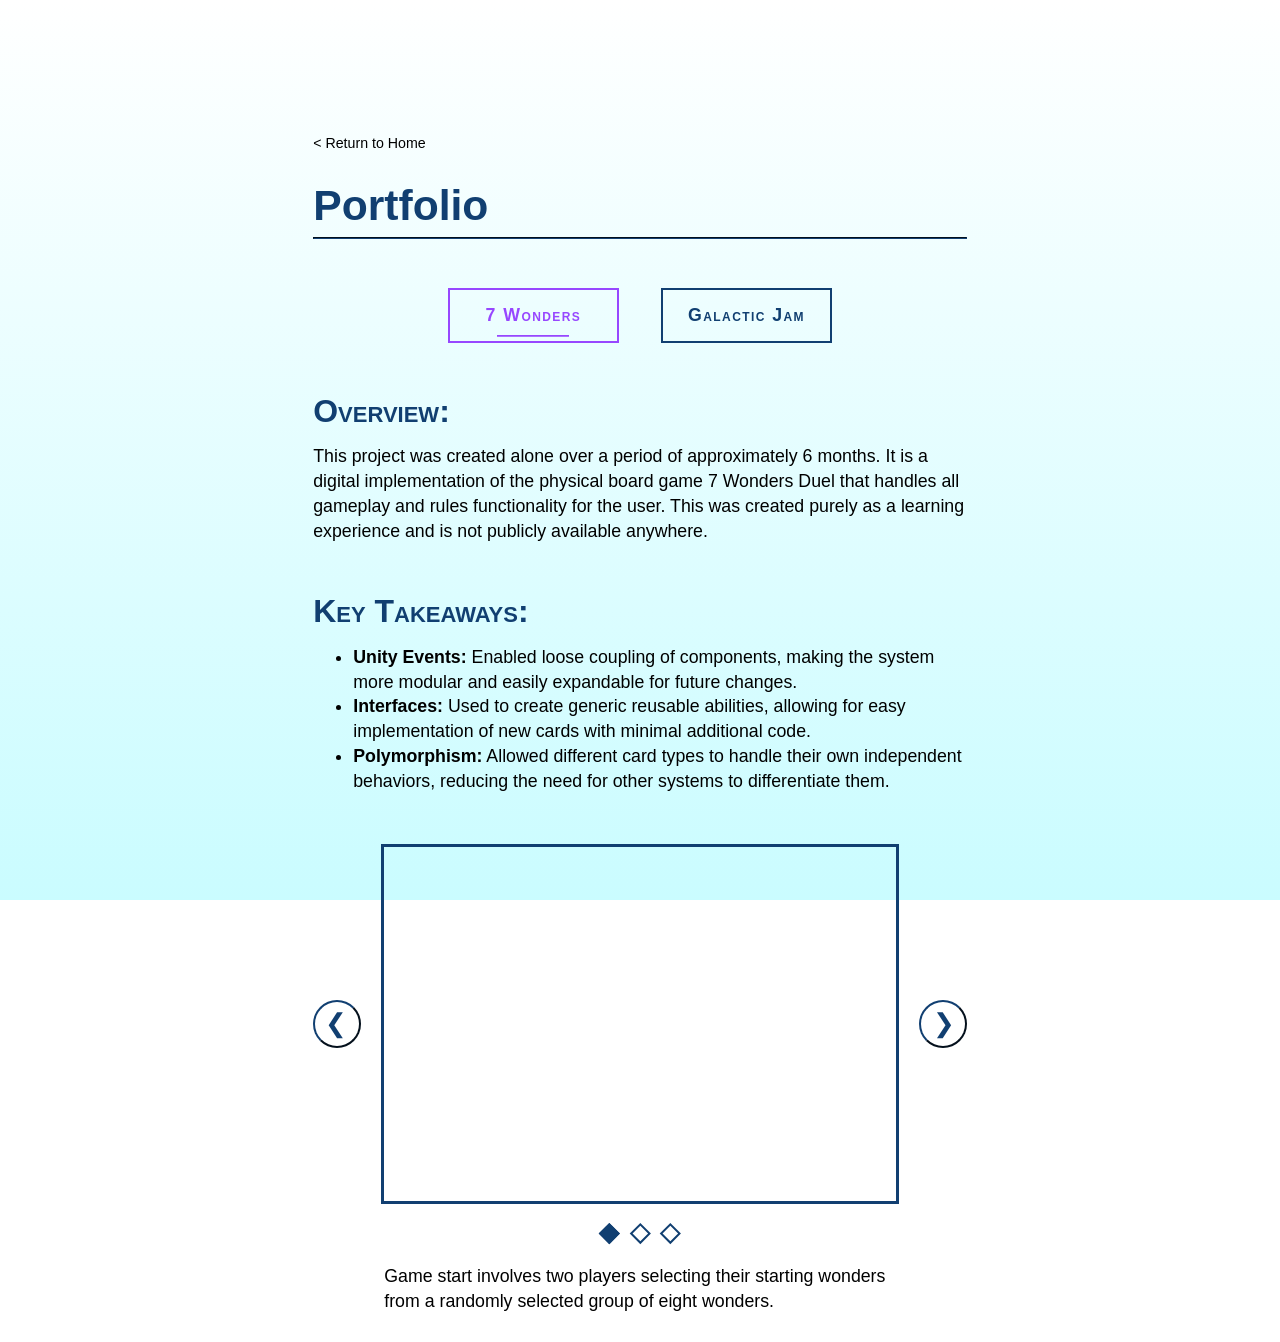
==== commit ca37802f: "fixing videos being clipped or stretched. also fixed some more typos" ====
--- a/Portfolio/index.html
+++ b/Portfolio/index.html
@@ -19,12 +19,9 @@
             <button class="alegreya-sans hover-button content-button" aria-label="Game 2">
                 Galactic Jam
             </button>
-            <button class="alegreya-sans hover-button content-button" aria-label="Game 3">
-                TBD
-            </button>
         </div>
         <div class="content-section">
-            <div class="game active"> <!-- 7 wonders -->
+            <div class="game active seven-wonders"> <!-- 7 wonders -->
                 <div><!-- static half -->
                     <div class="section">
                         <h2 class="section-header"><strong>Overview:</strong></h2>
@@ -45,9 +42,6 @@
                         <video class="example-media active" autoplay loop muted playsinline><source  src="../Videos/Board Game/Game Start.mp4" type="video/mp4">Not Suported</video>
                         <video class="example-media" autoplay loop muted playsinline><source  src="../Videos/Board Game/Sell Card And Flip.mp4" type="video/mp4">Not Suported</video>
                         <video class="example-media" autoplay loop muted playsinline><source  src="../Videos/Board Game/Build Wonder.mp4" type="video/mp4">Not Suported</video>
-                        <!-- <iframe width="420" height="315" class="active example-media" title="Gameplay: Start of game" src="https://www.youtube.com/embed/f6-rgwoGal0?autoplay=1&mute=1&playlist=f6-rgwoGal0&loop=1&enablejsapi=1"></iframe> -->
-                        <!-- <iframe width="420" height="315" class="example-media" title="Gameplay: Interacting with a card" src="https://www.youtube.com/embed/RU3wMfgby-0?mute=1&playlist=RU3wMfgby-0&loop=1&enablejsapi=1"></iframe> -->
-                        <!-- <iframe width="420" height="315" class="example-media" title="Gameplay: Building a wonder" src="https://www.youtube.com/embed/r1LvSKn9Qxw?mute=1&playlist=r1LvSKn9Qxw&loop=1&enablejsapi=1"></iframe> -->
                         <button class="right direction-buttons" aria-label="Next slide">&#10095;</button>
                     </div>
                     <div class="dot-container padding-for-arrows"> <!-- dots -->
@@ -58,7 +52,7 @@
                     <div class="padding-for-arrows"> <!-- text -->
                         <p class="active description">Game start involves two players selecting their starting wonders from a randomly selected group of eight wonders.</p>
                         <p class="description">The cards all extend the same base class and use polymorphism so all systems can interact with them without needing to differentiate type.</p>
-                        <p class="description">Effects were created using a base interface that each effect class inherits. Wonders would then trigger any number of these effects one at a time allowing for rapid creation of new wonders</p>      
+                        <p class="description">Effects were created using a base interface that each affect class inherits. Wonders would then trigger any number of these effects one at a time allowing for rapid creation of new wonders.</p>      
                     </div>
                 </div>            
             </div>
@@ -68,46 +62,7 @@
                 <div><!-- static half -->
                     <div class="section">
                         <h2 class="section-header"><strong>Overview:</strong></h2>
-                        <p>This was the final project of a college game programming course. Working in a group of three students, we developed a 3/4 view action game with multipl enemies, levels, and buffs.</p>
-                    </div>
-                    <div class="section">
-                        <h2 class="section-header"><strong>Key Takeaways:</strong></h2>
-                        <ul>
-                            <li><strong>Enemy State Machines:</strong> One boss was developed with multiple attacks and animations using a state based system. This method made the enemies functionality easy to extend.</li>
-                            <li><strong>Time Management:</strong> This project was assigned day one of class and due the final day. Working in a team of three, when had to quickly learn to manage our time, split work cleanly, and find a work flow that would allow us to finish a full game in just under four months.</li>
-                        </ul>
-                    </div>
-                </div>
-                <div class="example-section"> <!-- slides half -->
-                    <div class="media-container"> <!-- arrows and media -->
-                        <button class="left direction-buttons" aria-label="Previous slide">&#10094;</button>
-                        <video class="example-media active" autoplay loop muted playsinline><source  src="../Videos/Galactic Jam/Boss - Full Fight.mp4" type="video/mp4">Not Suported</video>
-                        <video class="example-media" autoplay loop muted playsinline><source  src="../Videos/Galactic Jam/Enemies.mp4" type="video/mp4">Not Suported</video>
-                        <video class="example-media" autoplay loop muted playsinline><source  src="../Videos/Galactic Jam/Speed Boost.mp4" type="video/mp4">Not Suported</video>
-
-                        <!-- <iframe width="420" height="315" class="active example-media" title="Gameplay: Start of game" src="https://www.youtube.com/embed/CtggDysWfuU?enablejsapi=1&autoplay=1&mute=1&playlist=CtggDysWfuU&loop=1&enablejsapi=1"></iframe>
-                        <iframe width="420" height="315" class="example-media" title="Gameplay: Interacting with a card" src="https://www.youtube.com/embed/VlyQTNCPtIw?enablejsapi=1&mute=1&playlist=VlyQTNCPtIw&loop=1&enablejsapi=1"></iframe>
-                        <iframe width="420" height="315" class="example-media" title="Gameplay: Building a wonder" src="https://www.youtube.com/embed/k_ZAk3pebKI?enablejsapi=1&mute=1&playlist=k_ZAk3pebKI&loop=1&enablejsapi=1"></iframe> -->
-                        <button class="right direction-buttons" aria-label="Next slide">&#10095;</button>
-                    </div>
-                    <div class="dot-container padding-for-arrows"> <!-- dots -->
-                        <div class="diamond active"></div>
-                        <div class="diamond"></div>
-                        <div class="diamond"></div>
-                    </div>
-                    <div class="padding-for-arrows"> <!-- text -->
-                        <p class="active description">This boss was implamented with four distinct states that controlled the entire fight and allowed for more attacks to be easily added on when time permited.</p>
-                        <p class="description">I developed multiple enemies with different attacks that all inherit from the same base script.</p>
-                        <p class="description">Multiple buffs were developed that each interact with the users in different ways.</p>      
-                    </div>
-                </div>            
-            </div>
-            
-            <div class="game">  <!-- song game -->
-                <div><!-- static half -->
-                    <div class="section">
-                        <h2 class="section-header"><strong>Overview:</strong></h2>
-                        <p>This was the final project of a college game programming course. Working in a group of three students, we developed a 3/4 view action game with multipl enemies, levels, and buffs.</p>
+                        <p>This was the final project of a college game programming course. Working in a group of three students, we developed a 3/4 view action game with multiple enemies, levels, and buffs.</p>
                     </div>
                     <div class="section">
                         <h2 class="section-header"><strong>Key Takeaways:</strong></h2>
@@ -131,7 +86,7 @@
                         <div class="diamond"></div>
                     </div>
                     <div class="padding-for-arrows"> <!-- text -->
-                        <p class="active description">This boss was implamented with four distinct states that controlled the entire fight and allowed for more attacks to be easily added on when time permited.</p>
+                        <p class="active description">This boss was implemented with four distinct states that controlled the entire fight and allowed for more attacks to be easily added on when time permited.</p>
                         <p class="description">I developed multiple enemies with different attacks that all inherit from the same base script.</p>
                         <p class="description">Multiple buffs were developed that each interact with the users in different ways.</p>      
                     </div>
--- a/styles.css
+++ b/styles.css
@@ -392,6 +392,11 @@
     padding: 0 5rem;
 }
 
+.seven-wonders .media-container
+{
+    aspect-ratio: 13 / 9;
+}
+
 .example-section > div
 {
     margin: 1.6rem 0;
@@ -403,7 +408,7 @@
     border-width: 3px;
     border-style: solid;
 
-    object-fit: cover;
+    object-fit: fill;
     width: 100%;
     height: 100%;
 }
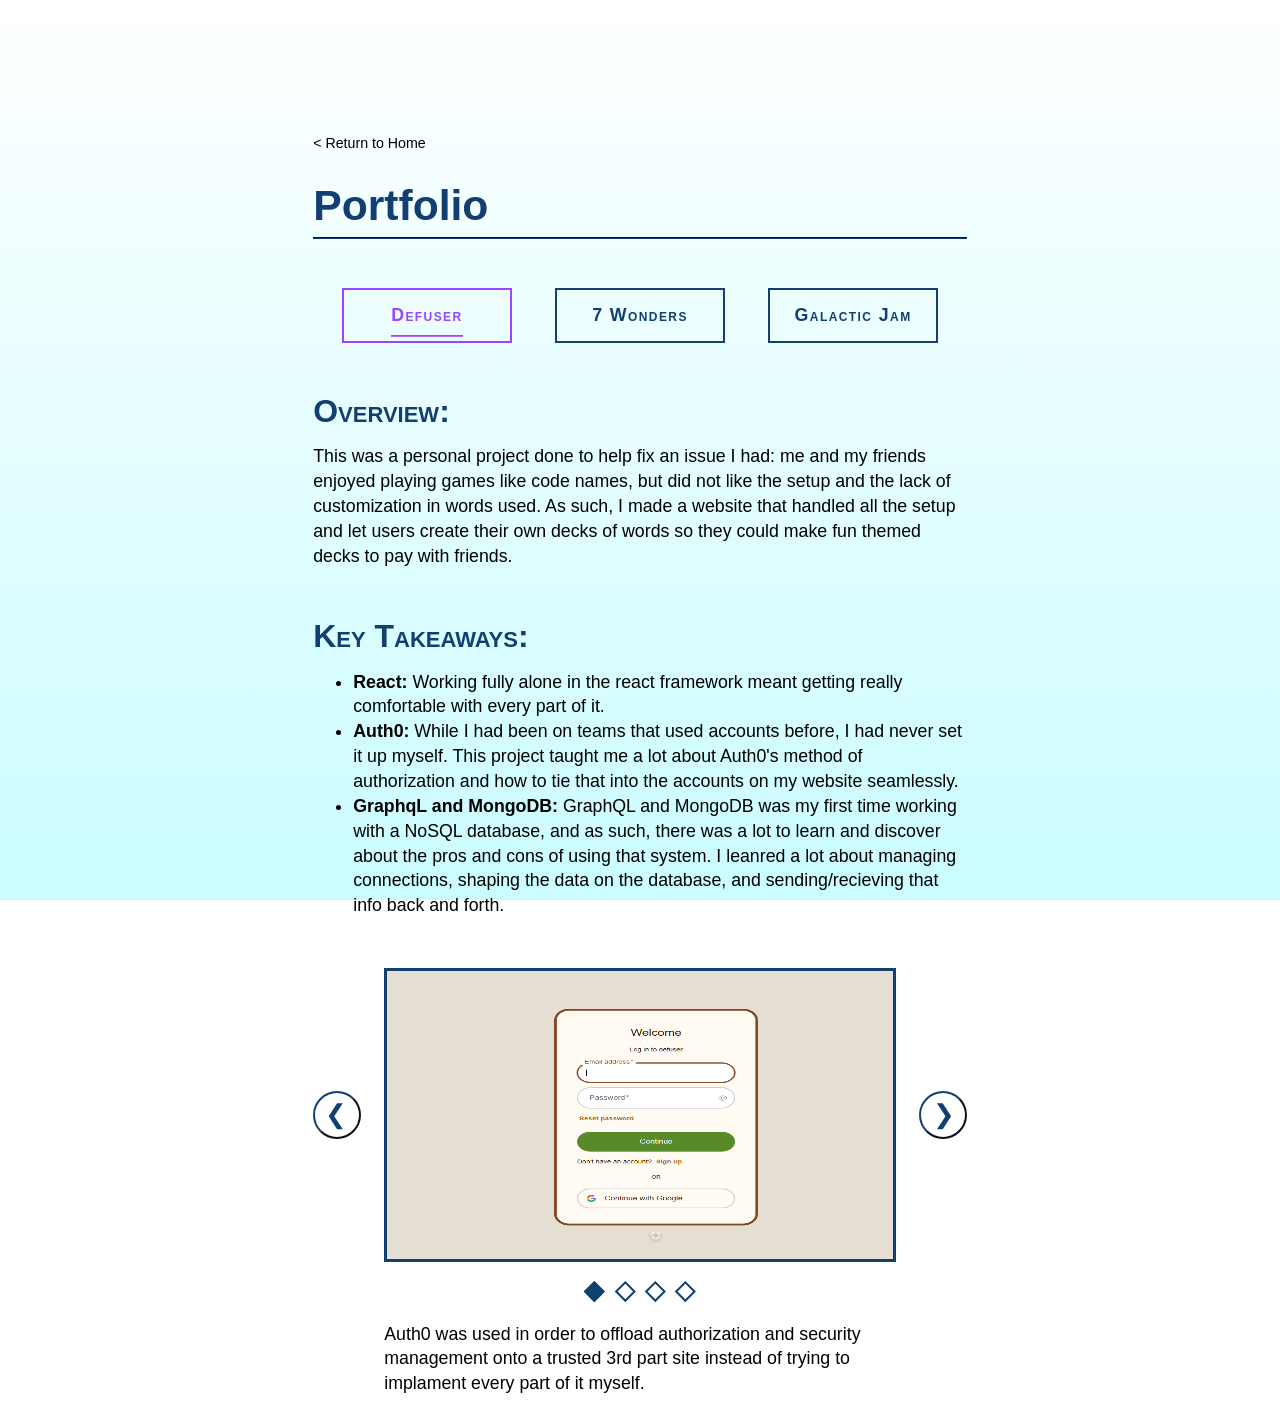
==== commit 36480687: "Adding new stuff for the new project i worked on" ====
--- a/Portfolio/index.html
+++ b/Portfolio/index.html
@@ -1,98 +1,351 @@
-<!DOCTYPE html>
+<!doctype html>
 <html>
-<head>
-    <meta charset="UTF-8" name="viewport" content="width=device-width, initial-scale=1"/>
+  <head>
+    <meta
+      charset="UTF-8"
+      name="viewport"
+      content="width=device-width, initial-scale=1"
+    />
     <title>Portfolio</title>
-    <link rel="stylesheet" href="../styles.css">
+    <link rel="stylesheet" href="../styles.css" />
     <script src="../Javascript/carousel.js" defer></script>
-</head>
-<body class="portfolio-page">
+  </head>
+  <body class="portfolio-page">
     <div class="background"></div>
     <div class="container">
-        <a class="inter return-home" href="../">&lt; Return to Home</a>
-        <h1 class="cantata-one">Portfolio</h1>
-        <hr>
-        <div class="top-buttons section">
-            <button class="alegreya-sans hover-button content-button active" aria-label="Game 1">
-                7 Wonders
-            </button>
-            <button class="alegreya-sans hover-button content-button" aria-label="Game 2">
-                Galactic Jam
-            </button>
+      <a class="inter return-home" href="../">&lt; Return to Home</a>
+      <h1 class="cantata-one">Portfolio</h1>
+      <hr />
+      <div class="top-buttons section">
+        <button
+          class="alegreya-sans hover-button content-button active"
+          aria-label="Game 1"
+        >
+          Defuser
+        </button>
+        <button
+          class="alegreya-sans hover-button content-button"
+          aria-label="Game 2"
+        >
+          7 Wonders
+        </button>
+        <button
+          class="alegreya-sans hover-button content-button"
+          aria-label="Game 3"
+        >
+          Galactic Jam
+        </button>
+      </div>
+      <div class="content-section">
+        <div class="game active defuser">
+          <!-- defuser -->
+          <div>
+            <!-- static half -->
+            <div class="section">
+              <h2 class="section-header"><strong>Overview:</strong></h2>
+              <p>
+                This was a personal project done to help fix an issue I had: me
+                and my friends enjoyed playing games like code names, but did
+                not like the setup and the lack of customization in words used.
+                As such, I made a website that handled all the setup and let
+                users create their own decks of words so they could make fun
+                themed decks to pay with friends.
+              </p>
+            </div>
+            <div class="section">
+              <h2 class="section-header"><strong>Key Takeaways:</strong></h2>
+              <ul>
+                <li>
+                  <strong>React: </strong>Working fully alone in the react
+                  framework meant getting really comfortable with every part of
+                  it.
+                </li>
+                <li>
+                  <strong>Auth0: </strong>While I had been on teams that used
+                  accounts before, I had never set it up myself. This project
+                  taught me a lot about Auth0's method of authorization and how
+                  to tie that into the accounts on my website seamlessly.
+                </li>
+                <li>
+                  <strong>GraphqL and MongoDB: </strong>GraphQL and MongoDB was
+                  my first time working with a NoSQL database, and as such,
+                  there was a lot to learn and discover about the pros and cons
+                  of using that system. I leanred a lot about managing
+                  connections, shaping the data on the database, and
+                  sending/recieving that info back and forth.
+                </li>
+              </ul>
+            </div>
+          </div>
+          <div class="example-section">
+            <!-- slides half -->
+            <div class="media-container">
+              <!-- arrows and media -->
+              <button
+                class="left direction-buttons"
+                aria-label="Previous slide"
+              >
+                &#10094;
+              </button>
+              <img
+                class="example-media active"
+                  src="../Images/DefuserLogin.png"
+              >
+              </img>
+              <video class="example-media" autoplay loop muted playsinline>
+                <source
+                  src="../Videos/Defuser/DefuserGameplay.mp4"
+                  type="video/mp4"
+                />
+                Not Suported
+              </video>
+              <video class="example-media" autoplay loop muted playsinline>
+                <source
+                  src="../Videos/Defuser/defuserDecks.mp4"
+                  type="video/mp4"
+                />
+                Not Suported
+              </video>
+              <img
+                class="example-media"
+                  src="../Images/Cookies.png"
+              >
+              </img>
+              <button class="right direction-buttons" aria-label="Next slide">
+                &#10095;
+              </button>
+            </div>
+            <div class="dot-container padding-for-arrows">
+              <!-- dots -->
+              <div class="diamond active"></div>
+              <div class="diamond"></div>
+              <div class="diamond"></div>
+              <div class="diamond"></div>
+            </div>
+            <div class="padding-for-arrows">
+              <!-- text -->
+              <p class="active description">
+                Auth0 was used in order to offload authorization and security
+                management onto a trusted 3rd part site instead of trying to
+                implament every part of it myself.
+              </p>
+              <p class="description">
+                GraphQL subscriptions are used in order to maintain an active
+                connection and ensure concistent game states between players.
+              </p>
+              <p class="description">
+                Once authorized, users are able to create and share custom decks
+                in order to tailor their expeirnece to themselves.
+              </p>
+              <p class="description">
+                While users must be logged in to create decks, the website uses
+                session cookies in order to let guests still play with public
+                decks or already made lobbies.
+              </p>
+            </div>
+          </div>
         </div>
-        <div class="content-section">
-            <div class="game active seven-wonders"> <!-- 7 wonders -->
-                <div><!-- static half -->
-                    <div class="section">
-                        <h2 class="section-header"><strong>Overview:</strong></h2>
-                        <p>This project was created alone over a period of approximately 6 months. It is a digital implementation of the physical board game 7 Wonders Duel that handles all gameplay and rules functionality for the user. This was created purely as a learning experience and is not publicly available anywhere.</p>
-                    </div>
-                    <div class="section">
-                        <h2 class="section-header"><strong>Key Takeaways:</strong></h2>
-                        <ul>
-                            <li><strong>Unity Events:</strong> Enabled loose coupling of components, making the system more modular and easily expandable for future changes.</li>
-                            <li><strong>Interfaces:</strong> Used to create generic reusable abilities, allowing for easy implementation of new cards with minimal additional code.</li>
-                            <li><strong>Polymorphism:</strong> Allowed different card types to handle their own independent behaviors, reducing the need for other systems to differentiate them.</li>
-                        </ul>
-                    </div>
-                </div>
-                <div class="example-section"> <!-- slides half -->
-                    <div class="media-container"> <!-- arrows and media -->
-                        <button class="left direction-buttons" aria-label="Previous slide">&#10094;</button>
-                        <video class="example-media active" autoplay loop muted playsinline><source  src="../Videos/Board Game/Game Start.mp4" type="video/mp4">Not Suported</video>
-                        <video class="example-media" autoplay loop muted playsinline><source  src="../Videos/Board Game/Sell Card And Flip.mp4" type="video/mp4">Not Suported</video>
-                        <video class="example-media" autoplay loop muted playsinline><source  src="../Videos/Board Game/Build Wonder.mp4" type="video/mp4">Not Suported</video>
-                        <button class="right direction-buttons" aria-label="Next slide">&#10095;</button>
-                    </div>
-                    <div class="dot-container padding-for-arrows"> <!-- dots -->
-                        <div class="diamond active"></div>
-                        <div class="diamond"></div>
-                        <div class="diamond"></div>
-                    </div>
-                    <div class="padding-for-arrows"> <!-- text -->
-                        <p class="active description">Game start involves two players selecting their starting wonders from a randomly selected group of eight wonders.</p>
-                        <p class="description">The cards all extend the same base class and use polymorphism so all systems can interact with them without needing to differentiate type.</p>
-                        <p class="description">Effects were created using a base interface that each affect class inherits. Wonders would then trigger any number of these effects one at a time allowing for rapid creation of new wonders.</p>      
-                    </div>
-                </div>            
-            </div>
 
+        <div class="game seven-wonders">
+          <!-- 7 wonders -->
+          <div>
+            <!-- static half -->
+            <div class="section">
+              <h2 class="section-header"><strong>Overview:</strong></h2>
+              <p>
+                This project was created alone over a period of approximately 6
+                months. It is a digital implementation of the physical board
+                game 7 Wonders Duel that handles all gameplay and rules
+                functionality for the user. This was created purely as a
+                learning experience and is not publicly available anywhere.
+              </p>
+            </div>
+            <div class="section">
+              <h2 class="section-header"><strong>Key Takeaways:</strong></h2>
+              <ul>
+                <li>
+                  <strong>Unity Events:</strong> Enabled loose coupling of
+                  components, making the system more modular and easily
+                  expandable for future changes.
+                </li>
+                <li>
+                  <strong>Interfaces:</strong> Used to create generic reusable
+                  abilities, allowing for easy implementation of new cards with
+                  minimal additional code.
+                </li>
+                <li>
+                  <strong>Polymorphism:</strong> Allowed different card types to
+                  handle their own independent behaviors, reducing the need for
+                  other systems to differentiate them.
+                </li>
+              </ul>
+            </div>
+          </div>
+          <div class="example-section">
+            <!-- slides half -->
+            <div class="media-container">
+              <!-- arrows and media -->
+              <button
+                class="left direction-buttons"
+                aria-label="Previous slide"
+              >
+                &#10094;
+              </button>
+              <video
+                class="example-media active"
+                autoplay
+                loop
+                muted
+                playsinline
+              >
+                <source
+                  src="../Videos/Board Game/Game Start.mp4"
+                  type="video/mp4"
+                />
+                Not Suported
+              </video>
+              <video class="example-media" autoplay loop muted playsinline>
+                <source
+                  src="../Videos/Board Game/Sell Card And Flip.mp4"
+                  type="video/mp4"
+                />
+                Not Suported
+              </video>
+              <video class="example-media" autoplay loop muted playsinline>
+                <source
+                  src="../Videos/Board Game/Build Wonder.mp4"
+                  type="video/mp4"
+                />
+                Not Suported
+              </video>
+              <button class="right direction-buttons" aria-label="Next slide">
+                &#10095;
+              </button>
+            </div>
+            <div class="dot-container padding-for-arrows">
+              <!-- dots -->
+              <div class="diamond active"></div>
+              <div class="diamond"></div>
+              <div class="diamond"></div>
+            </div>
+            <div class="padding-for-arrows">
+              <!-- text -->
+              <p class="active description">
+                Game start involves two players selecting their starting wonders
+                from a randomly selected group of eight wonders.
+              </p>
+              <p class="description">
+                The cards all extend the same base class and use polymorphism so
+                all systems can interact with them without needing to
+                differentiate type.
+              </p>
+              <p class="description">
+                Effects were created using a base interface that each affect
+                class inherits. Wonders would then trigger any number of these
+                effects one at a time allowing for rapid creation of new
+                wonders.
+              </p>
+            </div>
+          </div>
+        </div>
 
-            <div class="game">  <!-- song game -->
-                <div><!-- static half -->
-                    <div class="section">
-                        <h2 class="section-header"><strong>Overview:</strong></h2>
-                        <p>This was the final project of a college game programming course. Working in a group of three students, we developed a 3/4 view action game with multiple enemies, levels, and buffs.</p>
-                    </div>
-                    <div class="section">
-                        <h2 class="section-header"><strong>Key Takeaways:</strong></h2>
-                        <ul>
-                            <li><strong>Enemy State Machines:</strong> One boss was developed with multiple attacks and animations using a state based system. This method made the enemies functionality easy to extend.</li>
-                            <li><strong>Time Management:</strong> This project was assigned day one of class and due the final day. Working in a team of three, when had to quickly learn to manage our time, split work cleanly, and find a work flow that would allow us to finish a full game in just under four months.</li>
-                        </ul>
-                    </div>
-                </div>
-                <div class="example-section"> <!-- slides half -->
-                    <div class="media-container"> <!-- arrows and media -->
-                        <button class="left direction-buttons" aria-label="Previous slide">&#10094;</button>
-                        <video class="example-media active" autoplay loop muted playsinline><source  src="../Videos/Galactic Jam/Boss - Full Fight.mp4" type="video/mp4">Not Suported</video>
-                        <video class="example-media" autoplay loop muted playsinline><source  src="../Videos/Galactic Jam/Enemies.mp4" type="video/mp4">Not Suported</video>
-                        <video class="example-media" autoplay loop muted playsinline><source  src="../Videos/Galactic Jam/Speed Boost.mp4" type="video/mp4">Not Suported</video>
-                        <button class="right direction-buttons" aria-label="Next slide">&#10095;</button>
-                    </div>
-                    <div class="dot-container padding-for-arrows"> <!-- dots -->
-                        <div class="diamond active"></div>
-                        <div class="diamond"></div>
-                        <div class="diamond"></div>
-                    </div>
-                    <div class="padding-for-arrows"> <!-- text -->
-                        <p class="active description">This boss was implemented with four distinct states that controlled the entire fight and allowed for more attacks to be easily added on when time permited.</p>
-                        <p class="description">I developed multiple enemies with different attacks that all inherit from the same base script.</p>
-                        <p class="description">Multiple buffs were developed that each interact with the users in different ways.</p>      
-                    </div>
-                </div>            
-            </div>
+        <div class="game">
+          <!-- song game -->
+          <div>
+            <!-- static half -->
+            <div class="section">
+              <h2 class="section-header"><strong>Overview:</strong></h2>
+              <p>
+                This was the final project of a college game programming course.
+                Working in a group of three students, we developed a 3/4 view
+                action game with multiple enemies, levels, and buffs.
+              </p>
+            </div>
+            <div class="section">
+              <h2 class="section-header"><strong>Key Takeaways:</strong></h2>
+              <ul>
+                <li>
+                  <strong>Enemy State Machines:</strong> One boss was developed
+                  with multiple attacks and animations using a state based
+                  system. This method made the enemies functionality easy to
+                  extend.
+                </li>
+                <li>
+                  <strong>Time Management:</strong> This project was assigned
+                  day one of class and due the final day. Working in a team of
+                  three, when had to quickly learn to manage our time, split
+                  work cleanly, and find a work flow that would allow us to
+                  finish a full game in just under four months.
+                </li>
+              </ul>
+            </div>
+          </div>
+          <div class="example-section">
+            <!-- slides half -->
+            <div class="media-container">
+              <!-- arrows and media -->
+              <button
+                class="left direction-buttons"
+                aria-label="Previous slide"
+              >
+                &#10094;
+              </button>
+              <video
+                class="example-media active"
+                autoplay
+                loop
+                muted
+                playsinline
+              >
+                <source
+                  src="../Videos/Galactic Jam/Boss - Full Fight.mp4"
+                  type="video/mp4"
+                />
+                Not Suported
+              </video>
+              <video class="example-media" autoplay loop muted playsinline>
+                <source
+                  src="../Videos/Galactic Jam/Enemies.mp4"
+                  type="video/mp4"
+                />
+                Not Suported
+              </video>
+              <video class="example-media" autoplay loop muted playsinline>
+                <source
+                  src="../Videos/Galactic Jam/Speed Boost.mp4"
+                  type="video/mp4"
+                />
+                Not Suported
+              </video>
+              <button class="right direction-buttons" aria-label="Next slide">
+                &#10095;
+              </button>
+            </div>
+            <div class="dot-container padding-for-arrows">
+              <!-- dots -->
+              <div class="diamond active"></div>
+              <div class="diamond"></div>
+              <div class="diamond"></div>
+            </div>
+            <div class="padding-for-arrows">
+              <!-- text -->
+              <p class="active description">
+                This boss was implemented with four distinct states that
+                controlled the entire fight and allowed for more attacks to be
+                easily added on when time permited.
+              </p>
+              <p class="description">
+                I developed multiple enemies with different attacks that all
+                inherit from the same base script.
+              </p>
+              <p class="description">
+                Multiple buffs were developed that each interact with the users
+                in different ways.
+              </p>
+            </div>
+          </div>
         </div>
+      </div>
     </div>
-</body>
-</html>+  </body>
+</html>
--- a/styles.css
+++ b/styles.css
@@ -25,6 +25,16 @@
 {
     color: black;
     border-color: black;
+}
+
+a
+{
+    color: #47A9FF;
+}
+
+a:visited
+{
+    color: #47A9FF;
 }
 
 .section
@@ -139,7 +149,7 @@
 }
 
 @media only screen and (max-width: 600px) {
-    .diamond {
+    .main-page .diamond {
         display: none; /* Hides the element completely */
     }
 
@@ -226,6 +236,11 @@
 }
 
 /*RESUME PAGE USS*/
+.resume-link 
+{
+    font-size: 1.2rem;
+}
+
 .return-home
 {
     color: black;
